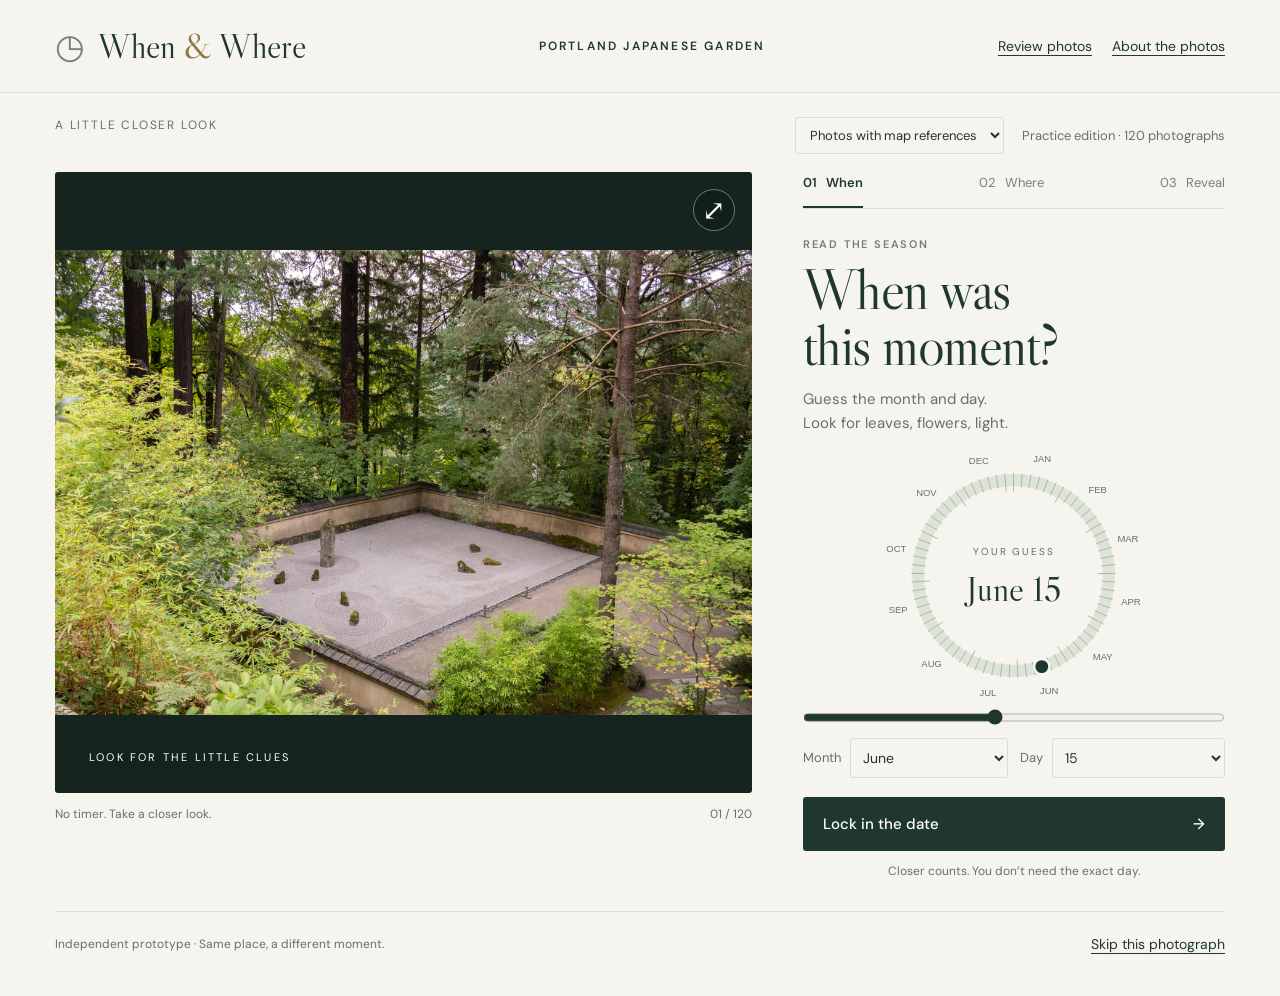
==== index.html @ 5d2efbab "Prepare reviewed Garden photo game for sharing" ====
<!doctype html>
<html lang="en">
<head>
  <meta charset="utf-8"><meta name="viewport" content="width=device-width,initial-scale=1">
  <meta name="description" content="Look closely at Portland Japanese Garden. Guess the day of the year and the garden in a photograph.">
  <title>When & Where · A Garden Game</title>
  <link rel="icon" href="data:image/svg+xml,%3Csvg xmlns='http://www.w3.org/2000/svg' viewBox='0 0 32 32'%3E%3Crect width='32' height='32' rx='16' fill='%231c3831'/%3E%3Ccircle cx='16' cy='16' r='10' fill='none' stroke='%23e8bd71' stroke-width='2'/%3E%3Cpath d='M16 8v8l6 4' fill='none' stroke='%23fff' stroke-width='2'/%3E%3C/svg%3E">
  <link rel="stylesheet" href="style.css"><script src="data.js" defer></script><script src="map-data.js" defer></script><script src="map.js" defer></script><script src="review-defaults.js" defer></script><script src="review-store.js" defer></script><script src="game.js" defer></script>
</head>
<body>
  <header class="masthead"><a class="wordmark" href="index.html" aria-label="When and Where home"><span class="logo" aria-hidden="true">◷</span> When <i>&</i> Where</a><span class="institution">PORTLAND JAPANESE GARDEN</span><div class="header-links"><a class="text-button" href="review.html">Review photos</a><button id="aboutButton" class="text-button">About the photos</button></div></header>
  <main>
    <div class="roundbar"><span class="edition">A LITTLE CLOSER LOOK</span><div class="round-controls"><label class="sr-only" for="roundSet">Photo collection</label><select id="roundSet"><option value="map">Photos with map references</option><option value="all">All date-ready photos</option></select><span id="counter">Practice edition</span></div></div>
    <section class="game-layout" aria-label="Garden photo game">
      <div class="photo-column"><div class="photo-frame"><img id="photo" alt="Garden photograph for this round" decoding="async"><div id="imageFailure" class="image-failure" hidden>This photograph couldn’t load. Try the next photo.</div><button id="enlarge" class="photo-expand" aria-label="Enlarge photograph">⤢</button><span class="image-label" id="imageLabel">LOOK FOR THE LITTLE CLUES</span></div><div class="photo-foot"><span>No timer. Take a closer look.</span><span id="photoNumber"></span></div></div>
      <div class="play-panel"><nav class="steps" aria-label="Round progress"><span id="step1" class="active">01 &nbsp; When</span><span id="step2">02 &nbsp; Where</span><span id="step3">03 &nbsp; Reveal</span></nav>
        <section id="whenPanel"><p class="eyebrow">READ THE SEASON</p><h1>When was <br>this moment?</h1><p class="instruction">Guess the month and day. <br>Look for leaves, flowers, light.</p>
          <div class="calendar-wrap"><svg id="calendar" viewBox="0 0 320 320" role="img" aria-label="Circular calendar, January through December"></svg><div class="date-center"><span>YOUR GUESS</span><output id="dateDisplay">June 15</output></div></div>
          <label class="sr-only" for="dateSlider">Day of year</label><input id="dateSlider" class="date-slider" type="range" min="1" max="365" value="166" aria-valuetext="June 15">
          <div class="date-fields"><label>Month<select id="monthSelect" aria-label="Guess month"></select></label><label>Day<select id="daySelect" aria-label="Guess day"></select></label></div>
          <button id="lockWhen" class="primary">Lock in the date <span aria-hidden="true">→</span></button><p class="helper">Closer counts. You don’t need the exact day.</p>
        </section>
        <section id="wherePanel" hidden><p class="eyebrow">FIND THE PLACE</p><h1>Where in <br>the Garden?</h1><p class="instruction"><span id="pinPrompt">Drop a pin on the main landmark shown.</span></p><div class="locked-date" id="lockedDate"></div><div id="guessMap" class="map-box"></div><p class="map-hint" id="mapHint">Click to place a pin. Zoom for a closer look.</p><button class="primary" id="reveal" disabled>Reveal this moment <span aria-hidden="true">→</span></button><button class="skip text-button" id="skipWhere">I’m new here — skip the location</button></section>
        <section id="resultPanel" hidden aria-live="polite"><p class="eyebrow">THE MOMENT REVEALED</p><h1 id="resultHeading"></h1><div class="result-date" id="actualDate"></div><p class="guess-line" id="guessLine"></p><div class="result-location"><span>THE PLACE</span><strong id="actualPlace"></strong><p id="placeResult"></p></div><div id="resultMap" class="map-box result-map"></div><div class="map-legend" id="mapLegend"><span class="guess-key">Your pin</span><span class="answer-key">Reference</span></div><p id="mapEvidence" class="map-hint"></p><p class="reveal-note" id="revealNote"></p><div class="source-credit" id="sourceCredit"></div><button id="nextPhoto" class="primary">Try another photograph <span aria-hidden="true">→</span></button></section>
      </div>
    </section>
    <footer><span>Independent prototype · Same place, a different moment.</span><button class="text-button" id="skipPhoto">Skip this photograph</button></footer>
  </main>
  <dialog id="aboutDialog"><button class="close-button" id="closeAbout" aria-label="Close photo information">×</button><p class="eyebrow">THE PHOTO COLLECTION</p><h2>Can the archive<br>become a game?</h2><p>This prototype uses existing photographs with source records. It asks for a month and day, never a year. “Where” asks for the main landmark shown. Map rounds use mapped landmark coordinates or pins you approve in the review desk. Distances are approximate: source coordinates and the basemap are not surveyed ground truth.</p><div class="audit-stats" id="auditStats"></div><p id="auditText"></p><p>Photos with only a posting date are excluded. Capture dates come from explicit Garden captions, camera metadata, or photographer-supplied “taken on” dates.</p><label class="collection-option"><input type="checkbox" id="licensedOnly"> Use only openly licensed photographs</label><p class="small">This switches to the Creative Commons collection. Attribution and license links appear with each answer. Camera dates are documented source claims, not independently audited timestamps.</p><p>Images remain credited to their photographers. Public availability does not establish permission for a public game. This is an independent feasibility prototype, not an official Garden product.</p><p><a href="review.html">Review dates and place landmark pins</a></p><label class="secondary import-label">Import your reviewed pins &amp; dates<input type="file" id="importGameReviews" accept=".json,application/json"></label><p class="small" id="gameImportStatus">Your September 18 reviews are included automatically. For later changes made in local files, export from the review desk and import here to transfer them reliably.</p><a href="sources.json" target="_blank" rel="noopener">View photo source records</a></dialog>
  <dialog id="photoDialog" class="lightbox"><button id="closePhoto" class="close-button" aria-label="Close enlarged photograph">×</button><img id="largePhoto" alt="Enlarged photograph for the current round"></dialog>
</body>
</html>
---- style.css ----
@import url('https://fonts.googleapis.com/css2?family=DM+Sans:wght@400;500;600;700&family=Libre+Caslon+Display&display=swap');
:root{--ink:#20372f;--muted:#657168;--paper:#f5f4ee;--line:#d9ddd2;--accent:#d8ac62;--dark:#142820;font-family:'DM Sans',Arial,sans-serif;color:var(--ink);background:var(--paper);font-synthesis:none}*{box-sizing:border-box}body{margin:0}button,select,input{font:inherit}button,a,input,select{-webkit-tap-highlight-color:transparent}button{cursor:pointer}button:focus-visible,a:focus-visible,input:focus-visible,select:focus-visible{outline:3px solid #b77922;outline-offset:4px}button:disabled{cursor:not-allowed;opacity:.45}a{color:inherit}button{border:0}button[hidden],[hidden]{display:none!important}.masthead{display:flex;align-items:center;justify-content:space-between;gap:24px;padding:25px 4.3%;border-bottom:1px solid var(--line)}.wordmark{text-decoration:none;font-family:'Libre Caslon Display',Georgia,serif;font-size:34px;white-space:nowrap}.wordmark i{color:#907744}.logo{font-family:Georgia,serif;color:#708575;margin-right:6px}.institution{font-size:12px;letter-spacing:2.2px;font-weight:600}.text-button{background:none;color:var(--ink);padding:8px 0;font-size:14px;text-decoration:underline;text-underline-offset:4px}main{max-width:1600px;margin:auto;padding:0 4.3%}.roundbar{display:flex;justify-content:space-between;padding:24px 0 18px;color:var(--muted);font-size:13px}.edition{letter-spacing:1.8px;font-size:12px}.game-layout{display:grid;grid-template-columns:minmax(0,1.65fr) minmax(320px,1fr);gap:clamp(28px,4vw,68px)}.photo-column{min-width:0}.photo-frame{height:min(69vh,740px);min-height:510px;position:relative;background:#15241f;display:flex;align-items:center;justify-content:center;overflow:hidden;border-radius:3px}.photo-frame>img{display:block;width:100%;height:100%;object-fit:contain;transition:opacity .2s}.photo-expand{position:absolute;right:17px;top:17px;background:rgba(15,31,24,.7);color:white;width:42px;height:42px;font-size:28px;border:1px solid #ffffff60;border-radius:50%}.image-label{position:absolute;left:22px;bottom:21px;font-size:11px;letter-spacing:2.2px;color:white;background:#13231ebf;padding:8px 12px}.photo-foot{display:flex;justify-content:space-between;font-size:12px;color:var(--muted);padding:13px 0}.play-panel{max-width:430px;padding-top:2px;width:100%}.steps{display:flex;justify-content:space-between;gap:12px;border-bottom:1px solid var(--line);font-size:13px;margin-bottom:28px;color:#778179}.steps span{padding:0 0 15px;border-bottom:2px solid transparent;white-space:nowrap}.steps .active{color:var(--ink);border-color:var(--ink);font-weight:600}.steps .done{color:#658266}.eyebrow{font-size:11px;font-weight:600;letter-spacing:1.8px;color:#718071;margin:0 0 11px}h1,h2{font-family:'Libre Caslon Display',Georgia,serif;font-weight:400;margin:0;line-height:.99;letter-spacing:-1.5px}h1{font-size:clamp(44px,4.4vw,68px)}h2{font-size:48px;margin-bottom:25px}.instruction{font-size:15px;line-height:1.55;color:var(--muted);margin:15px 0 0}.calendar-wrap{position:relative;max-width:275px;margin:3px auto -9px;aspect-ratio:1}.calendar-wrap svg{width:100%;height:100%;touch-action:none;cursor:crosshair}.date-center{position:absolute;inset:0;pointer-events:none;display:flex;align-items:center;justify-content:center;flex-direction:column;gap:9px}.date-center span{font-size:10px;letter-spacing:1.8px;color:var(--muted)}.date-center output{font-family:'Libre Caslon Display',Georgia,serif;font-size:35px}.date-slider{width:100%;accent-color:var(--ink);height:17px;margin:0 0 12px}.date-fields{display:flex;gap:12px;margin-bottom:19px}.date-fields label{display:flex;align-items:center;gap:9px;flex:1;color:var(--muted);font-size:13px}.date-fields select{width:100%;padding:9px 8px;border:1px solid var(--line);background:transparent;border-radius:3px;color:var(--ink);font-size:14px}.primary{width:100%;display:flex;justify-content:space-between;align-items:center;gap:12px;background:var(--ink);color:white;padding:17px 20px;border-radius:3px;font-size:15px;font-weight:500;transition:background .2s}.primary:hover{background:#355846}.helper{font-size:12px;text-align:center;color:var(--muted);margin:12px 0}.locked-date{font-size:14px;border-left:2px solid var(--accent);padding:11px 14px;margin:25px 0;color:var(--muted)}fieldset{padding:0;margin:0 0 24px;border:0;display:grid;gap:10px}.location-choice{display:flex;align-items:center;gap:12px;padding:16px;border:1px solid var(--line);border-radius:3px;cursor:pointer;font-size:15px;background:#ffffff35}.location-choice:has(input:checked){background:#e4eade;border-color:#526c55}.location-choice input{accent-color:var(--ink);width:16px;height:16px}.skip{display:block;margin:12px auto}.result-date{font-family:'Libre Caslon Display',Georgia,serif;font-size:42px;margin-top:27px}.guess-line{color:var(--muted);font-size:14px;line-height:1.6;margin:6px 0 25px}.result-location{border-top:1px solid var(--line);border-bottom:1px solid var(--line);padding:18px 0}.result-location>span{display:block;font-size:11px;letter-spacing:1.6px;color:var(--muted);margin-bottom:9px}.result-location strong{font-weight:500;font-size:20px}.result-location p{font-size:14px;color:var(--muted);margin:7px 0 0}.reveal-note{font-size:15px;line-height:1.6;margin:20px 0}.source-credit{font-size:12px;line-height:1.6;color:var(--muted);margin:0 0 22px}.source-credit a{display:inline-block;margin-right:12px}.source-credit .confidence{display:block;margin-top:7px}.source-credit a:hover{text-decoration:none}footer{border-top:1px solid var(--line);display:flex;justify-content:space-between;align-items:center;gap:15px;margin:20px 0;padding:15px 0;font-size:12px;color:var(--muted)}dialog{border:0;border-radius:8px;background:var(--paper);color:var(--ink);max-width:620px;width:calc(100% - 32px);max-height:90vh;padding:40px;box-shadow:0 16px 100px #0005}dialog::backdrop{background:#102219ad;backdrop-filter:blur(5px)}dialog p{font-size:16px;line-height:1.6}dialog .small{font-size:13px;color:var(--muted)}.close-button{position:absolute;top:12px;right:16px;font-size:28px;background:transparent;color:inherit;padding:6px 10px}.audit-stats{display:flex;gap:20px;margin:24px 0}.audit-stats>div{flex:1;border-top:1px solid var(--line);padding-top:12px;font-size:12px}.audit-stats strong{display:block;font-family:Georgia,serif;font-size:30px;font-weight:400;margin-bottom:6px}.collection-option{display:flex;gap:12px;align-items:flex-start;font-size:15px;line-height:1.5}.collection-option input{margin-top:4px;accent-color:var(--ink)}.lightbox{padding:0;background:#10201b;width:max-content;max-width:95vw;overflow:hidden;color:white}.lightbox img{display:block;max-width:94vw;max-height:90vh;object-fit:contain}.lightbox .close-button{background:#12291dbc;border-radius:50%}.image-failure{position:absolute;background:var(--ink);color:white;padding:35px;line-height:1.6}.sr-only{position:absolute;width:1px;height:1px;padding:0;margin:-1px;overflow:hidden;clip:rect(0,0,0,0);white-space:nowrap;border:0}
@media(min-width:1450px){.calendar-wrap{max-width:300px;margin-top:12px;margin-bottom:0}.play-panel{max-width:450px}.steps{margin-bottom:38px}}
@media(max-width:900px){.institution{display:none}.game-layout{grid-template-columns:minmax(0,1.3fr) minmax(300px,1fr);gap:27px}.photo-frame{min-height:530px;height:70vh}main{padding:0 24px}.masthead{padding:22px 24px}h1{font-size:49px}.calendar-wrap{max-width:248px}}
@media(max-width:900px){.masthead{padding:17px 20px}.wordmark{font-size:28px}.masthead .text-button{font-size:12px}main{padding:0 20px}.roundbar{padding:18px 0 13px;font-size:11px}.edition{font-size:10px;letter-spacing:1.1px}.game-layout{grid-template-columns:1fr;gap:18px}.photo-frame{height:auto;aspect-ratio:3/2;min-height:0;max-height:580px}.photo-frame>img{height:100%;position:absolute;inset:0}.photo-foot{padding:10px 0;font-size:11px}.play-panel{max-width:none}.steps{margin-bottom:22px}.steps span{padding-bottom:13px}h1{font-size:48px}h1 br{display:none}.instruction{font-size:15px}.instruction br{display:none}.calendar-wrap{max-width:275px;margin:0 auto -4px}.date-slider{margin-top:0}.image-label{font-size:9px;left:12px;bottom:12px;padding:7px}.date-fields{gap:24px}.result-date{margin-top:20px}footer{align-items:flex-start;font-size:11px;line-height:1.7}footer .text-button{font-size:12px;white-space:nowrap}dialog{padding:32px 23px}.audit-stats{gap:12px}.photo-expand{right:12px;top:12px;width:36px;height:36px;font-size:24px}}
@media(prefers-reduced-motion:reduce){*{transition:none!important;scroll-behavior:auto!important}}
/* Geographic map and catalog review */
.header-links{display:flex;gap:20px;align-items:center}.round-controls{display:flex;align-items:center;gap:18px}.round-controls select{padding:8px 10px;background:transparent;border:1px solid var(--line);border-radius:3px;font-size:13px;color:var(--ink)}.map-box{position:relative;background:#e5ebdd;border:1px solid #c8d2bf;border-radius:4px;overflow:hidden;aspect-ratio:1.08;margin:16px 0 10px;isolation:isolate}.garden-basemap{width:100%;height:100%;display:block;touch-action:none;cursor:crosshair}.map-land{fill:#dce7d1;stroke:none}.map-garden{fill:#dce7cc;stroke:#95aa81;stroke-width:.7}.map-building{fill:#849388;stroke:#526a59;stroke-width:.5}.map-water{fill:#a9c9cc;stroke:#7aadb4;stroke-width:.6}.map-path{fill:none;stroke:#fcfbf4;stroke-width:2.5;stroke-linecap:round;stroke-linejoin:round}.map-fence{fill:none;stroke:#a4ae91;stroke-width:.6;stroke-dasharray:2 1}.map-label{font-family:'DM Sans',Arial,sans-serif;font-size:4px;font-weight:600;text-anchor:middle;fill:#314c38;paint-order:stroke;stroke:#eff3e6;stroke-width:1.7;stroke-linejoin:round;pointer-events:none}.pin-guess{fill:#b77922;stroke:#fff;stroke-width:1.8}.pin-answer{fill:#203f2f;stroke:#fff;stroke-width:1.8}.map-tools{display:flex;flex-direction:column;position:absolute;z-index:2;top:10px;left:10px;border:1px solid #c7d1bf;box-shadow:0 2px 8px #0001;border-radius:4px;overflow:hidden}.map-tools button{background:#fffef5;color:var(--ink);font-size:22px;line-height:1;width:34px;height:34px;border-bottom:1px solid #d8decf}.map-tools button:last-child{border-bottom:0}.map-north{position:absolute;right:12px;top:13px;font-size:12px;font-weight:600;pointer-events:none}.map-attribution{position:absolute;right:3px;bottom:2px;background:#ffffffbf;padding:3px;font-size:9px;line-height:1.2}.map-scale{position:absolute;pointer-events:none;left:12px;bottom:25px;font-size:10px;line-height:1}.map-scale i{display:block;border:solid #314a33;border-width:0 1px 2px;height:5px;margin-bottom:4px}.map-hint{font-size:12px;color:var(--muted);line-height:1.6;margin:8px 0 16px}.map-legend{display:flex;gap:20px;font-size:12px;color:var(--muted)}.map-legend span::before{content:'';display:inline-block;width:9px;height:9px;border-radius:50%;margin-right:6px;background:#b77922}.map-legend .answer-key::before{background:#203f2f}.result-map{max-height:330px}.locked-date{margin:18px 0}.review-main{max-width:1480px}.review-intro{display:flex;justify-content:space-between;gap:30px;align-items:center;padding:36px 0 15px}.review-intro h1{font-size:58px}.review-intro p:not(.eyebrow){color:var(--muted);line-height:1.6}.review-transfer{display:flex;gap:12px;align-items:center;flex-wrap:wrap}.secondary{padding:11px 15px;background:transparent;border:1px solid #abb9a7;border-radius:3px;color:var(--ink);font-size:14px;cursor:pointer}.import-label{position:relative;overflow:hidden}.import-label input{position:absolute;inset:0;opacity:0;cursor:pointer;width:100%}.review-status{padding:13px 16px;background:#e8edde;border-left:3px solid #74906c;font-size:14px;line-height:1.6}.review-toolbar{display:flex;gap:12px;align-items:end;margin:25px 0}.review-toolbar label,.review-field,.review-date label{display:flex;flex-direction:column;gap:7px;font-size:13px;color:var(--muted)}.review-toolbar select,.review-field input,.review-field textarea,.review-date input,.review-date select{padding:11px 12px;border:1px solid var(--line);background:white;color:var(--ink);border-radius:3px;font:inherit;font-size:15px;min-width:0}.photo-picker{flex:1;min-width:0}.review-toolbar label:first-child{max-width:230px}.review-grid{display:grid;grid-template-columns:minmax(0,1.12fr) minmax(0,1fr);gap:38px}.review-image{background:#15241f;border-radius:4px;height:500px;display:flex;align-items:center;justify-content:center}.review-image img{width:100%;height:100%;object-fit:contain}.review-grid .source-credit{margin:12px 0 25px}.review-map-heading{display:flex;justify-content:space-between;gap:18px;align-items:center}.review-map-heading h2{font-size:31px;margin:0;letter-spacing:-.5px}.review-map-heading span{font-size:12px;line-height:1.5;color:var(--muted);max-width:150px}.review-grid .map-box{margin-top:15px}.review-evidence{font-size:14px;line-height:1.6;color:var(--muted)}.review-evidence p{overflow-wrap:anywhere}.review-evidence strong{color:var(--ink)}details summary{font-size:16px;cursor:pointer;padding:10px 0}.review-date{display:grid;grid-template-columns:1fr 1fr;gap:16px;margin:15px 0}.review-field{margin:15px 0}.review-check{display:flex;gap:10px;align-items:center;font-size:14px;margin:14px 0;line-height:1.5}.review-check input{width:17px;height:17px;accent-color:var(--ink)}.review-actions{display:flex;align-items:center;gap:22px;margin-top:22px}.review-actions .primary{width:auto;flex:1}.review-actions .text-button{white-space:nowrap}
@media(max-width:900px){.header-links{gap:14px}.roundbar{align-items:center;gap:10px}.round-controls{flex-direction:column;align-items:flex-end;gap:7px}.round-controls select{font-size:12px;max-width:210px}.review-grid{grid-template-columns:1fr}.review-intro{align-items:flex-start;flex-direction:column;gap:8px}.review-intro h1{font-size:48px}.review-toolbar{flex-wrap:wrap}.review-toolbar label:first-child{width:100%;max-width:none}.review-image{height:42vh;min-height:280px}.review-grid{gap:20px}.review-grid .map-box{max-height:none}.masthead{gap:12px}.header-links .text-button{font-size:11px}.wordmark{font-size:25px}.review-map-heading h2{font-size:29px}}
@media(max-width:600px){.masthead{flex-wrap:wrap}.header-links{margin-left:auto}.review-transfer{width:100%}.review-transfer .secondary{font-size:13px}}
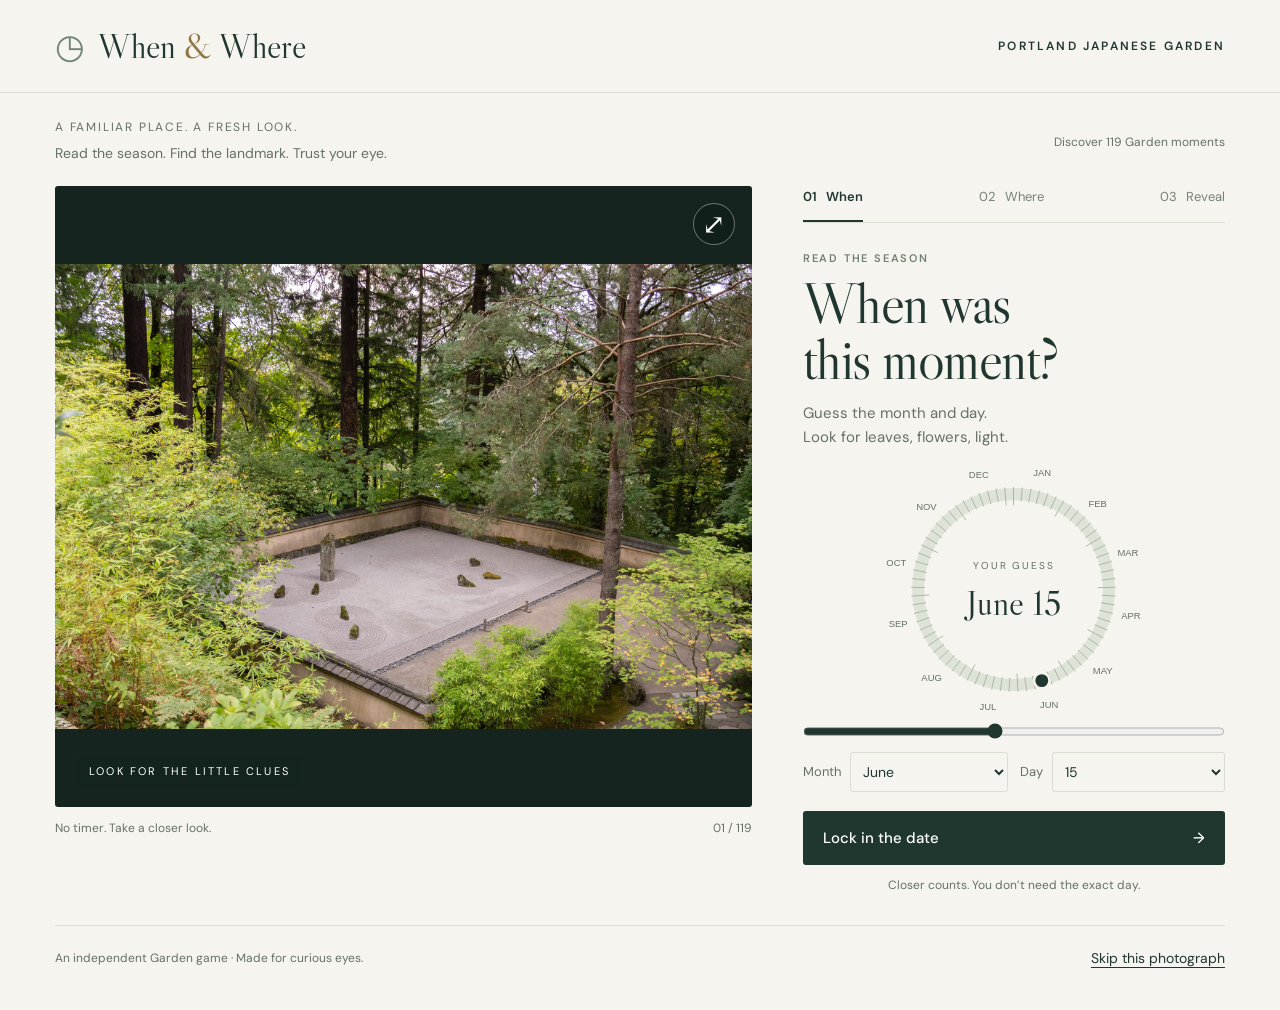
==== commit d2058a0b: "Simplify the public game around reviewed photo rounds" ====
--- a/index.html
+++ b/index.html
@@ -2,15 +2,15 @@
 <html lang="en">
 <head>
   <meta charset="utf-8"><meta name="viewport" content="width=device-width,initial-scale=1">
-  <meta name="description" content="Look closely at Portland Japanese Garden. Guess the day of the year and the garden in a photograph.">
+  <meta name="description" content="Look closely at Portland Japanese Garden. Guess the season, find the landmark, and see how well you know the Garden.">
   <title>When & Where · A Garden Game</title>
   <link rel="icon" href="data:image/svg+xml,%3Csvg xmlns='http://www.w3.org/2000/svg' viewBox='0 0 32 32'%3E%3Crect width='32' height='32' rx='16' fill='%231c3831'/%3E%3Ccircle cx='16' cy='16' r='10' fill='none' stroke='%23e8bd71' stroke-width='2'/%3E%3Cpath d='M16 8v8l6 4' fill='none' stroke='%23fff' stroke-width='2'/%3E%3C/svg%3E">
-  <link rel="stylesheet" href="style.css"><script src="data.js" defer></script><script src="map-data.js" defer></script><script src="map.js" defer></script><script src="review-defaults.js" defer></script><script src="review-store.js" defer></script><script src="game.js" defer></script>
+  <link rel="stylesheet" href="style.css"><script src="data.js" defer></script><script src="map-data.js" defer></script><script src="map.js" defer></script><script src="game.js" defer></script>
 </head>
 <body>
-  <header class="masthead"><a class="wordmark" href="index.html" aria-label="When and Where home"><span class="logo" aria-hidden="true">◷</span> When <i>&</i> Where</a><span class="institution">PORTLAND JAPANESE GARDEN</span><div class="header-links"><a class="text-button" href="review.html">Review photos</a><button id="aboutButton" class="text-button">About the photos</button></div></header>
+  <header class="masthead"><a class="wordmark" href="index.html" aria-label="When and Where home"><span class="logo" aria-hidden="true">◷</span> When <i>&</i> Where</a><span class="institution">PORTLAND JAPANESE GARDEN</span></header>
   <main>
-    <div class="roundbar"><span class="edition">A LITTLE CLOSER LOOK</span><div class="round-controls"><label class="sr-only" for="roundSet">Photo collection</label><select id="roundSet"><option value="map">Photos with map references</option><option value="all">All date-ready photos</option></select><span id="counter">Practice edition</span></div></div>
+    <div class="roundbar"><div><p class="edition">A FAMILIAR PLACE. A FRESH LOOK.</p><p class="game-intro">Read the season. Find the landmark. Trust your eye.</p></div><span id="counter">Take a closer look</span></div>
     <section class="game-layout" aria-label="Garden photo game">
       <div class="photo-column"><div class="photo-frame"><img id="photo" alt="Garden photograph for this round" decoding="async"><div id="imageFailure" class="image-failure" hidden>This photograph couldn’t load. Try the next photo.</div><button id="enlarge" class="photo-expand" aria-label="Enlarge photograph">⤢</button><span class="image-label" id="imageLabel">LOOK FOR THE LITTLE CLUES</span></div><div class="photo-foot"><span>No timer. Take a closer look.</span><span id="photoNumber"></span></div></div>
       <div class="play-panel"><nav class="steps" aria-label="Round progress"><span id="step1" class="active">01 &nbsp; When</span><span id="step2">02 &nbsp; Where</span><span id="step3">03 &nbsp; Reveal</span></nav>
@@ -20,13 +20,12 @@
           <div class="date-fields"><label>Month<select id="monthSelect" aria-label="Guess month"></select></label><label>Day<select id="daySelect" aria-label="Guess day"></select></label></div>
           <button id="lockWhen" class="primary">Lock in the date <span aria-hidden="true">→</span></button><p class="helper">Closer counts. You don’t need the exact day.</p>
         </section>
-        <section id="wherePanel" hidden><p class="eyebrow">FIND THE PLACE</p><h1>Where in <br>the Garden?</h1><p class="instruction"><span id="pinPrompt">Drop a pin on the main landmark shown.</span></p><div class="locked-date" id="lockedDate"></div><div id="guessMap" class="map-box"></div><p class="map-hint" id="mapHint">Click to place a pin. Zoom for a closer look.</p><button class="primary" id="reveal" disabled>Reveal this moment <span aria-hidden="true">→</span></button><button class="skip text-button" id="skipWhere">I’m new here — skip the location</button></section>
-        <section id="resultPanel" hidden aria-live="polite"><p class="eyebrow">THE MOMENT REVEALED</p><h1 id="resultHeading"></h1><div class="result-date" id="actualDate"></div><p class="guess-line" id="guessLine"></p><div class="result-location"><span>THE PLACE</span><strong id="actualPlace"></strong><p id="placeResult"></p></div><div id="resultMap" class="map-box result-map"></div><div class="map-legend" id="mapLegend"><span class="guess-key">Your pin</span><span class="answer-key">Reference</span></div><p id="mapEvidence" class="map-hint"></p><p class="reveal-note" id="revealNote"></p><div class="source-credit" id="sourceCredit"></div><button id="nextPhoto" class="primary">Try another photograph <span aria-hidden="true">→</span></button></section>
+        <section id="wherePanel" hidden><p class="eyebrow">FIND THE PLACE</p><h1>Where in <br>the Garden?</h1><p class="instruction"><span id="pinPrompt">Drop a pin on the main landmark shown.</span></p><div class="locked-date" id="lockedDate"></div><div id="guessMap" class="map-box"></div><p class="map-hint" id="mapHint">Click to place a pin. Zoom for a closer look.</p><button class="primary" id="reveal" disabled>Reveal this moment <span aria-hidden="true">→</span></button><button class="skip text-button" id="skipWhere">Skip the location</button></section>
+        <section id="resultPanel" hidden aria-live="polite"><p class="eyebrow">THE MOMENT REVEALED</p><h1 id="resultHeading"></h1><div class="result-date" id="actualDate"></div><p class="guess-line" id="guessLine"></p><div class="result-location"><span>THE PLACE</span><strong id="actualPlace"></strong><p id="placeResult"></p></div><div id="resultMap" class="map-box result-map"></div><div class="map-legend" id="mapLegend"><span class="guess-key">Your pin</span><span class="answer-key">The landmark</span></div><p id="mapEvidence" class="map-hint"></p><p class="reveal-note" id="revealNote"></p><div class="source-credit" id="sourceCredit"></div><button id="nextPhoto" class="primary">Try another photograph <span aria-hidden="true">→</span></button></section>
       </div>
     </section>
-    <footer><span>Independent prototype · Same place, a different moment.</span><button class="text-button" id="skipPhoto">Skip this photograph</button></footer>
+    <footer><span>An independent Garden game · Made for curious eyes.</span><button class="text-button" id="skipPhoto">Skip this photograph</button></footer>
   </main>
-  <dialog id="aboutDialog"><button class="close-button" id="closeAbout" aria-label="Close photo information">×</button><p class="eyebrow">THE PHOTO COLLECTION</p><h2>Can the archive<br>become a game?</h2><p>This prototype uses existing photographs with source records. It asks for a month and day, never a year. “Where” asks for the main landmark shown. Map rounds use mapped landmark coordinates or pins you approve in the review desk. Distances are approximate: source coordinates and the basemap are not surveyed ground truth.</p><div class="audit-stats" id="auditStats"></div><p id="auditText"></p><p>Photos with only a posting date are excluded. Capture dates come from explicit Garden captions, camera metadata, or photographer-supplied “taken on” dates.</p><label class="collection-option"><input type="checkbox" id="licensedOnly"> Use only openly licensed photographs</label><p class="small">This switches to the Creative Commons collection. Attribution and license links appear with each answer. Camera dates are documented source claims, not independently audited timestamps.</p><p>Images remain credited to their photographers. Public availability does not establish permission for a public game. This is an independent feasibility prototype, not an official Garden product.</p><p><a href="review.html">Review dates and place landmark pins</a></p><label class="secondary import-label">Import your reviewed pins &amp; dates<input type="file" id="importGameReviews" accept=".json,application/json"></label><p class="small" id="gameImportStatus">Your September 18 reviews are included automatically. For later changes made in local files, export from the review desk and import here to transfer them reliably.</p><a href="sources.json" target="_blank" rel="noopener">View photo source records</a></dialog>
   <dialog id="photoDialog" class="lightbox"><button id="closePhoto" class="close-button" aria-label="Close enlarged photograph">×</button><img id="largePhoto" alt="Enlarged photograph for the current round"></dialog>
 </body>
 </html>
--- a/style.css
+++ b/style.css
@@ -8,3 +8,8 @@
 .header-links{display:flex;gap:20px;align-items:center}.round-controls{display:flex;align-items:center;gap:18px}.round-controls select{padding:8px 10px;background:transparent;border:1px solid var(--line);border-radius:3px;font-size:13px;color:var(--ink)}.map-box{position:relative;background:#e5ebdd;border:1px solid #c8d2bf;border-radius:4px;overflow:hidden;aspect-ratio:1.08;margin:16px 0 10px;isolation:isolate}.garden-basemap{width:100%;height:100%;display:block;touch-action:none;cursor:crosshair}.map-land{fill:#dce7d1;stroke:none}.map-garden{fill:#dce7cc;stroke:#95aa81;stroke-width:.7}.map-building{fill:#849388;stroke:#526a59;stroke-width:.5}.map-water{fill:#a9c9cc;stroke:#7aadb4;stroke-width:.6}.map-path{fill:none;stroke:#fcfbf4;stroke-width:2.5;stroke-linecap:round;stroke-linejoin:round}.map-fence{fill:none;stroke:#a4ae91;stroke-width:.6;stroke-dasharray:2 1}.map-label{font-family:'DM Sans',Arial,sans-serif;font-size:4px;font-weight:600;text-anchor:middle;fill:#314c38;paint-order:stroke;stroke:#eff3e6;stroke-width:1.7;stroke-linejoin:round;pointer-events:none}.pin-guess{fill:#b77922;stroke:#fff;stroke-width:1.8}.pin-answer{fill:#203f2f;stroke:#fff;stroke-width:1.8}.map-tools{display:flex;flex-direction:column;position:absolute;z-index:2;top:10px;left:10px;border:1px solid #c7d1bf;box-shadow:0 2px 8px #0001;border-radius:4px;overflow:hidden}.map-tools button{background:#fffef5;color:var(--ink);font-size:22px;line-height:1;width:34px;height:34px;border-bottom:1px solid #d8decf}.map-tools button:last-child{border-bottom:0}.map-north{position:absolute;right:12px;top:13px;font-size:12px;font-weight:600;pointer-events:none}.map-attribution{position:absolute;right:3px;bottom:2px;background:#ffffffbf;padding:3px;font-size:9px;line-height:1.2}.map-scale{position:absolute;pointer-events:none;left:12px;bottom:25px;font-size:10px;line-height:1}.map-scale i{display:block;border:solid #314a33;border-width:0 1px 2px;height:5px;margin-bottom:4px}.map-hint{font-size:12px;color:var(--muted);line-height:1.6;margin:8px 0 16px}.map-legend{display:flex;gap:20px;font-size:12px;color:var(--muted)}.map-legend span::before{content:'';display:inline-block;width:9px;height:9px;border-radius:50%;margin-right:6px;background:#b77922}.map-legend .answer-key::before{background:#203f2f}.result-map{max-height:330px}.locked-date{margin:18px 0}.review-main{max-width:1480px}.review-intro{display:flex;justify-content:space-between;gap:30px;align-items:center;padding:36px 0 15px}.review-intro h1{font-size:58px}.review-intro p:not(.eyebrow){color:var(--muted);line-height:1.6}.review-transfer{display:flex;gap:12px;align-items:center;flex-wrap:wrap}.secondary{padding:11px 15px;background:transparent;border:1px solid #abb9a7;border-radius:3px;color:var(--ink);font-size:14px;cursor:pointer}.import-label{position:relative;overflow:hidden}.import-label input{position:absolute;inset:0;opacity:0;cursor:pointer;width:100%}.review-status{padding:13px 16px;background:#e8edde;border-left:3px solid #74906c;font-size:14px;line-height:1.6}.review-toolbar{display:flex;gap:12px;align-items:end;margin:25px 0}.review-toolbar label,.review-field,.review-date label{display:flex;flex-direction:column;gap:7px;font-size:13px;color:var(--muted)}.review-toolbar select,.review-field input,.review-field textarea,.review-date input,.review-date select{padding:11px 12px;border:1px solid var(--line);background:white;color:var(--ink);border-radius:3px;font:inherit;font-size:15px;min-width:0}.photo-picker{flex:1;min-width:0}.review-toolbar label:first-child{max-width:230px}.review-grid{display:grid;grid-template-columns:minmax(0,1.12fr) minmax(0,1fr);gap:38px}.review-image{background:#15241f;border-radius:4px;height:500px;display:flex;align-items:center;justify-content:center}.review-image img{width:100%;height:100%;object-fit:contain}.review-grid .source-credit{margin:12px 0 25px}.review-map-heading{display:flex;justify-content:space-between;gap:18px;align-items:center}.review-map-heading h2{font-size:31px;margin:0;letter-spacing:-.5px}.review-map-heading span{font-size:12px;line-height:1.5;color:var(--muted);max-width:150px}.review-grid .map-box{margin-top:15px}.review-evidence{font-size:14px;line-height:1.6;color:var(--muted)}.review-evidence p{overflow-wrap:anywhere}.review-evidence strong{color:var(--ink)}details summary{font-size:16px;cursor:pointer;padding:10px 0}.review-date{display:grid;grid-template-columns:1fr 1fr;gap:16px;margin:15px 0}.review-field{margin:15px 0}.review-check{display:flex;gap:10px;align-items:center;font-size:14px;margin:14px 0;line-height:1.5}.review-check input{width:17px;height:17px;accent-color:var(--ink)}.review-actions{display:flex;align-items:center;gap:22px;margin-top:22px}.review-actions .primary{width:auto;flex:1}.review-actions .text-button{white-space:nowrap}
 @media(max-width:900px){.header-links{gap:14px}.roundbar{align-items:center;gap:10px}.round-controls{flex-direction:column;align-items:flex-end;gap:7px}.round-controls select{font-size:12px;max-width:210px}.review-grid{grid-template-columns:1fr}.review-intro{align-items:flex-start;flex-direction:column;gap:8px}.review-intro h1{font-size:48px}.review-toolbar{flex-wrap:wrap}.review-toolbar label:first-child{width:100%;max-width:none}.review-image{height:42vh;min-height:280px}.review-grid{gap:20px}.review-grid .map-box{max-height:none}.masthead{gap:12px}.header-links .text-button{font-size:11px}.wordmark{font-size:25px}.review-map-heading h2{font-size:29px}}
 @media(max-width:600px){.masthead{flex-wrap:wrap}.header-links{margin-left:auto}.review-transfer{width:100%}.review-transfer .secondary{font-size:13px}}
+
+/* Public play: a quiet introduction and a single curated collection. */
+.roundbar{align-items:center;gap:24px;padding:26px 0 22px}.roundbar .edition{margin:0 0 8px}.game-intro{margin:0;font-size:14px;line-height:1.5;color:var(--muted)}#counter{font-size:12px;white-space:nowrap}.masthead{max-width:none}.source-credit{padding-top:12px;border-top:1px solid var(--line)}
+@media(max-width:900px){.institution{display:block;font-size:9px;letter-spacing:1.2px;max-width:140px;text-align:right;line-height:1.5}.roundbar{padding:20px 0 16px;align-items:flex-start}.game-intro{font-size:13px}#counter{display:none}.masthead{flex-wrap:nowrap}.reveal-note{font-size:14px}.photo-foot{gap:12px}}
+@media(max-width:380px){.wordmark{font-size:23px}.institution{font-size:8px;max-width:110px}.masthead{padding:17px 16px}main{padding:0 16px}}
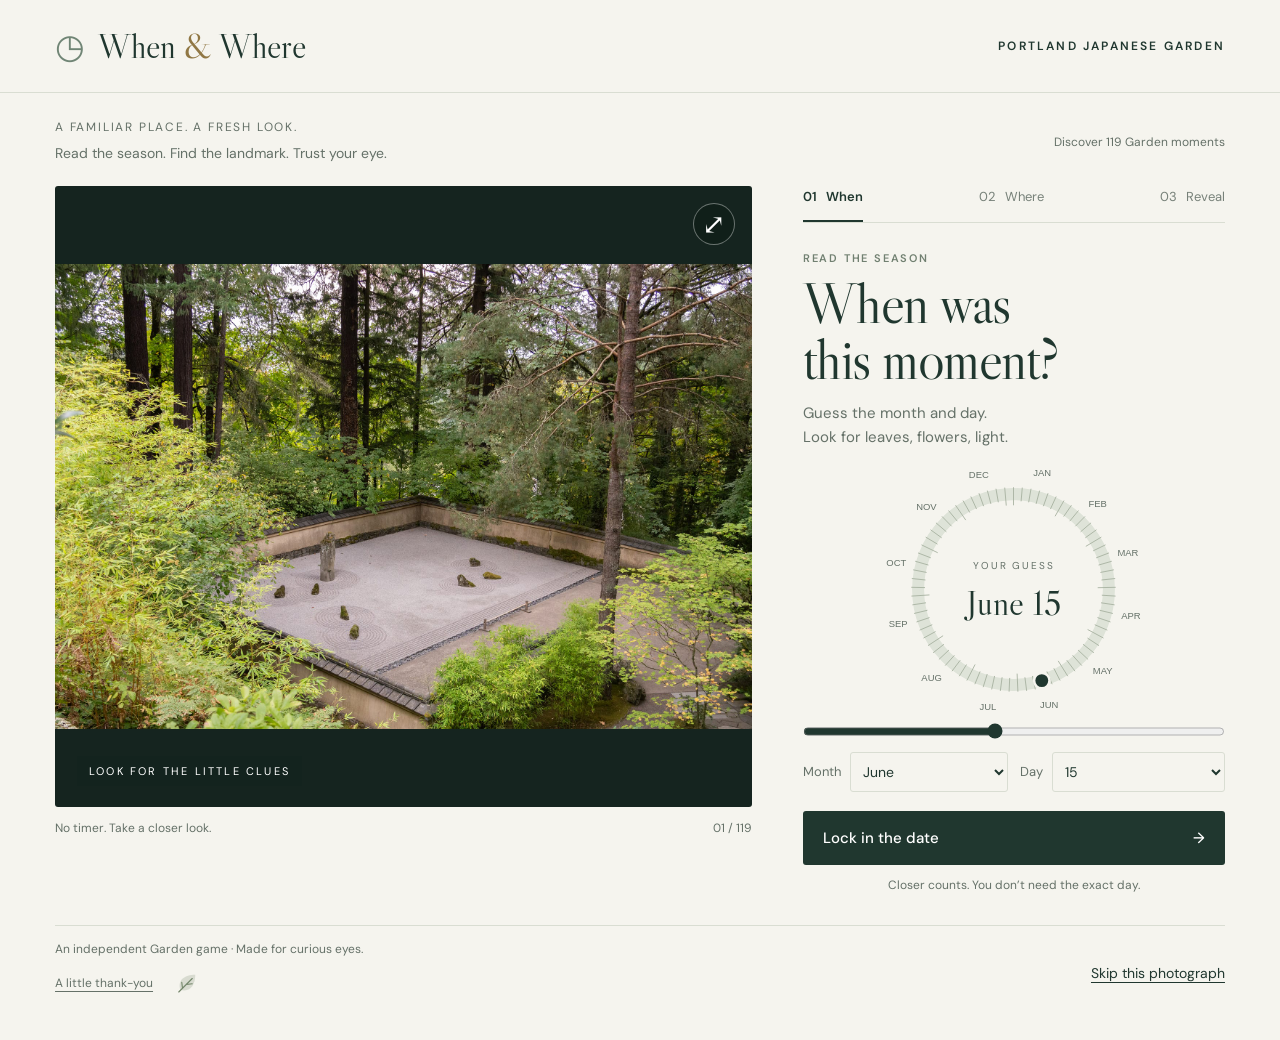
==== commit 104345e0: "Add a staff farewell note and hidden garden of thanks" ====
--- a/index.html
+++ b/index.html
@@ -5,7 +5,7 @@
   <meta name="description" content="Look closely at Portland Japanese Garden. Guess the season, find the landmark, and see how well you know the Garden.">
   <title>When & Where · A Garden Game</title>
   <link rel="icon" href="data:image/svg+xml,%3Csvg xmlns='http://www.w3.org/2000/svg' viewBox='0 0 32 32'%3E%3Crect width='32' height='32' rx='16' fill='%231c3831'/%3E%3Ccircle cx='16' cy='16' r='10' fill='none' stroke='%23e8bd71' stroke-width='2'/%3E%3Cpath d='M16 8v8l6 4' fill='none' stroke='%23fff' stroke-width='2'/%3E%3C/svg%3E">
-  <link rel="stylesheet" href="style.css"><script src="data.js" defer></script><script src="map-data.js" defer></script><script src="map.js" defer></script><script src="game.js" defer></script>
+  <link rel="stylesheet" href="style.css"><script src="data.js" defer></script><script src="map-data.js" defer></script><script src="map.js" defer></script><script src="farewell.js" defer></script><script src="game.js" defer></script>
 </head>
 <body>
   <header class="masthead"><a class="wordmark" href="index.html" aria-label="When and Where home"><span class="logo" aria-hidden="true">◷</span> When <i>&</i> Where</a><span class="institution">PORTLAND JAPANESE GARDEN</span></header>
@@ -24,8 +24,10 @@
         <section id="resultPanel" hidden aria-live="polite"><p class="eyebrow">THE MOMENT REVEALED</p><h1 id="resultHeading"></h1><div class="result-date" id="actualDate"></div><p class="guess-line" id="guessLine"></p><div class="result-location"><span>THE PLACE</span><strong id="actualPlace"></strong><p id="placeResult"></p></div><div id="resultMap" class="map-box result-map"></div><div class="map-legend" id="mapLegend"><span class="guess-key">Your pin</span><span class="answer-key">The landmark</span></div><p id="mapEvidence" class="map-hint"></p><p class="reveal-note" id="revealNote"></p><div class="source-credit" id="sourceCredit"></div><button id="nextPhoto" class="primary">Try another photograph <span aria-hidden="true">→</span></button></section>
       </div>
     </section>
-    <footer><span>An independent Garden game · Made for curious eyes.</span><button class="text-button" id="skipPhoto">Skip this photograph</button></footer>
+    <footer><div class="footer-note"><span>An independent Garden game · Made for curious eyes.</span><div class="farewell-links"><button class="text-button" id="openFarewell">A little thank-you</button><button class="hidden-leaf" id="openSecretGarden" aria-label="Look beneath this little leaf" title="There’s more than one thing to discover here"><svg width="24" height="24" viewBox="0 0 32 32" aria-hidden="true"><path d="M7 25C3 12 13 5 27 5c0 14-7 24-20 20Z" fill="currentColor" opacity=".22"/><path d="M5 28 23 10M10 23l-1-8m6 3 8-1" fill="none" stroke="currentColor" stroke-width="1.5" stroke-linecap="round"/></svg></button></div></div><button class="text-button" id="skipPhoto">Skip this photograph</button></footer>
   </main>
+  <dialog id="farewellDialog" class="keepsake" aria-labelledby="farewellTitle"><button id="closeFarewell" class="close-button" aria-label="Close thank-you note" autofocus>×</button><p class="eyebrow">A NOTE BEFORE I GO</p><h2 id="farewellTitle">Six months.<br>So much to be grateful for.</h2><p>After six months at the Garden, I wanted to leave a little something to enjoy together. This game is a thank-you for the time we’ve shared and the care you bring to this place.</p><p>A kind welcome. A patient answer. Helping someone feel at ease. The small things you do in Visitor Relations matter, even when you don’t get to see how much.</p><p>As I move on, I’ll carry a lot of appreciation for this team. I hope you keep finding moments to enjoy the Garden yourselves, and keep looking after one another.</p><p>Thank you for being part of my six months here. I’ll miss you. Stay curious, be kind to yourselves, and save a little time for another round.</p><p class="note-signoff">With gratitude, and a very fond goodbye.</p></dialog>
+  <dialog id="secretGardenDialog" class="keepsake secret-garden" aria-labelledby="secretGardenTitle"><button id="closeSecretGarden" class="close-button" aria-label="Close the hidden garden" autofocus>×</button><p class="eyebrow">YOU FOUND A LITTLE SOMETHING</p><h2 id="secretGardenTitle">The people<br>make the place.</h2><p>Some familiar names, tucked into the Garden. Thank you for being part of these six months.</p><ul class="garden-names" id="gardenNames" aria-label="A thank-you to the team"></ul><p class="note-signoff">A little piece of this game belongs to each of you.</p></dialog>
   <dialog id="photoDialog" class="lightbox"><button id="closePhoto" class="close-button" aria-label="Close enlarged photograph">×</button><img id="largePhoto" alt="Enlarged photograph for the current round"></dialog>
 </body>
 </html>
--- a/style.css
+++ b/style.css
@@ -13,3 +13,8 @@
 .roundbar{align-items:center;gap:24px;padding:26px 0 22px}.roundbar .edition{margin:0 0 8px}.game-intro{margin:0;font-size:14px;line-height:1.5;color:var(--muted)}#counter{font-size:12px;white-space:nowrap}.masthead{max-width:none}.source-credit{padding-top:12px;border-top:1px solid var(--line)}
 @media(max-width:900px){.institution{display:block;font-size:9px;letter-spacing:1.2px;max-width:140px;text-align:right;line-height:1.5}.roundbar{padding:20px 0 16px;align-items:flex-start}.game-intro{font-size:13px}#counter{display:none}.masthead{flex-wrap:nowrap}.reveal-note{font-size:14px}.photo-foot{gap:12px}}
 @media(max-width:380px){.wordmark{font-size:23px}.institution{font-size:8px;max-width:110px}.masthead{padding:17px 16px}main{padding:0 16px}}
+
+/* A farewell note and one small discovery, away from the playing controls. */
+.footer-note{display:flex;flex-direction:column;gap:4px}.farewell-links{display:flex;align-items:center;gap:12px}.farewell-links .text-button{font-size:12px;color:var(--muted)}.hidden-leaf{display:grid;place-items:center;width:44px;height:44px;padding:8px;border-radius:50%;background:transparent;color:#73866a;transition:color .2s,transform .2s}.hidden-leaf:hover{color:var(--ink);transform:rotate(-12deg)}.keepsake{max-width:650px;padding:44px 42px 30px;border:1px solid #d3dacb;background:linear-gradient(140deg,#faf9f1,var(--paper))}.keepsake h2{font-size:46px;line-height:1.05;margin:0 0 24px}.keepsake p{font-size:15px;line-height:1.75;color:var(--muted)}.keepsake .eyebrow{font-size:10px;color:#708368;letter-spacing:1.6px;margin-bottom:14px}.keepsake .note-signoff{font-family:'Libre Caslon Display',Georgia,serif;color:var(--ink);font-size:23px;line-height:1.3;border-top:1px solid var(--line);margin:24px 0 0;padding-top:20px}.garden-names{list-style:none;display:grid;grid-template-columns:repeat(4,minmax(0,1fr));gap:9px;padding:0;margin:24px 0}.garden-names li{padding:11px 6px;background:#e9eee0;border:1px solid #dce4d2;border-radius:18px 4px 18px 4px;text-align:center;font-size:13px;line-height:1.4;color:#35513b;overflow-wrap:anywhere}.garden-names li:nth-child(3n){background:#f1eddf;border-color:#e4decc}.reveal-note{border-left:2px solid var(--accent);padding-left:15px;color:var(--ink)}
+@media(max-width:600px){.keepsake{padding:40px 24px 26px}.keepsake h2{font-size:38px}.keepsake p{font-size:14px}.garden-names{grid-template-columns:repeat(3,minmax(0,1fr));gap:7px}.garden-names li{font-size:12px;padding:10px 4px}.keepsake .note-signoff{font-size:22px}footer{gap:12px}.footer-note>span{max-width:220px}}
+@media(prefers-reduced-motion:reduce){.hidden-leaf:hover{transform:none}}
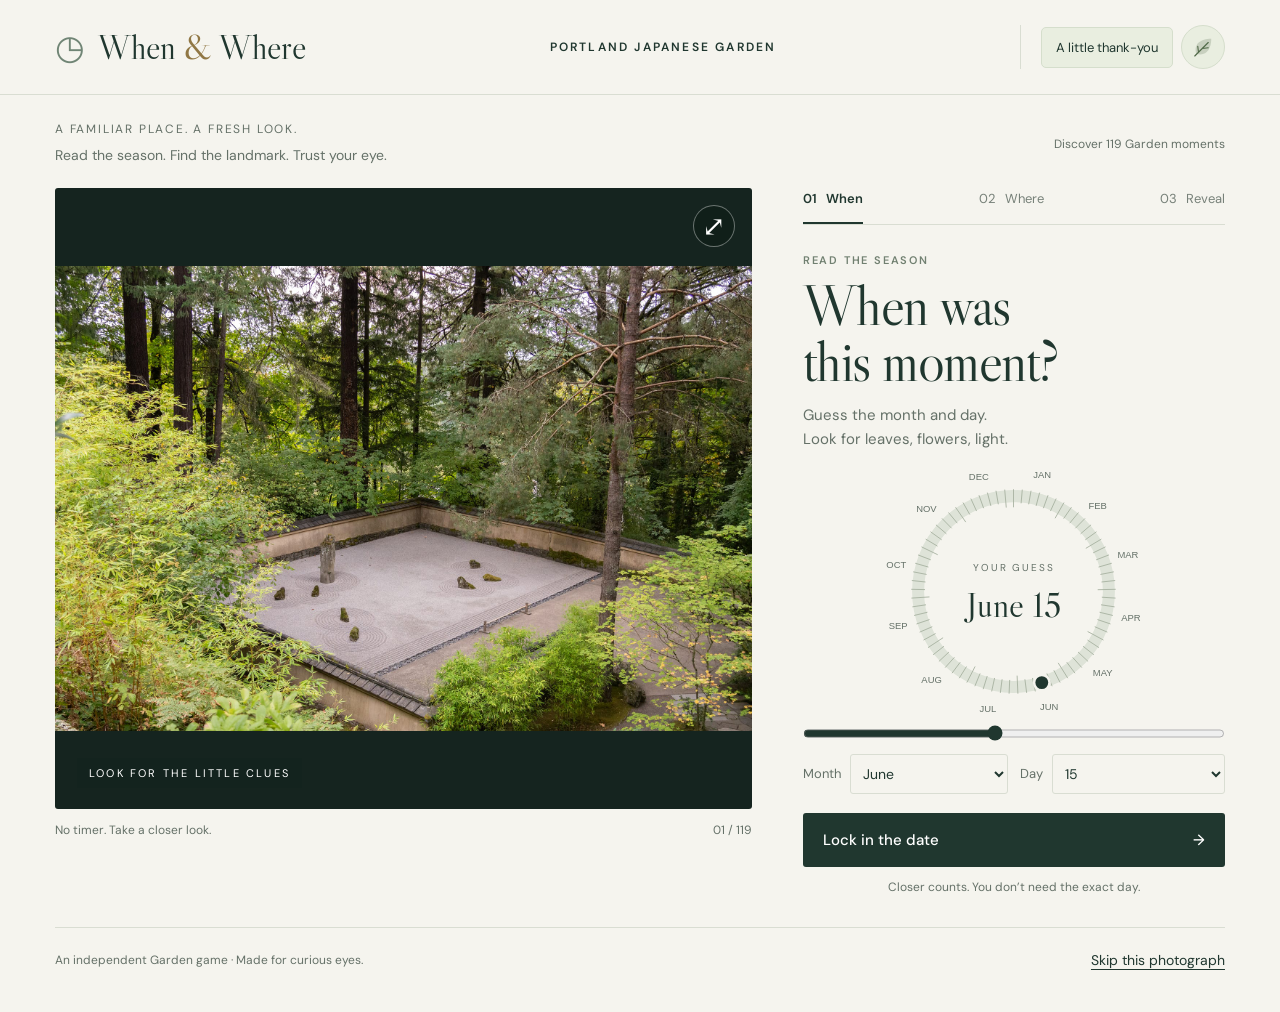
==== commit 15e5bbdf: "Apply annotated path corrections and simplify the farewell note" ====
--- a/index.html
+++ b/index.html
@@ -5,10 +5,10 @@
   <meta name="description" content="Look closely at Portland Japanese Garden. Guess the season, find the landmark, and see how well you know the Garden.">
   <title>When & Where · A Garden Game</title>
   <link rel="icon" href="data:image/svg+xml,%3Csvg xmlns='http://www.w3.org/2000/svg' viewBox='0 0 32 32'%3E%3Crect width='32' height='32' rx='16' fill='%231c3831'/%3E%3Ccircle cx='16' cy='16' r='10' fill='none' stroke='%23e8bd71' stroke-width='2'/%3E%3Cpath d='M16 8v8l6 4' fill='none' stroke='%23fff' stroke-width='2'/%3E%3C/svg%3E">
-  <link rel="stylesheet" href="style.css"><script src="data.js" defer></script><script src="map-data.js" defer></script><script src="map.js" defer></script><script src="farewell.js" defer></script><script src="game.js" defer></script>
+  <link rel="stylesheet" href="style.css"><script src="data.js" defer></script><script src="map-data.js" defer></script><script src="map-adjustments.js" defer></script><script src="map.js" defer></script><script src="farewell.js" defer></script><script src="game.js" defer></script>
 </head>
 <body>
-  <header class="masthead"><a class="wordmark" href="index.html" aria-label="When and Where home"><span class="logo" aria-hidden="true">◷</span> When <i>&</i> Where</a><span class="institution">PORTLAND JAPANESE GARDEN</span></header>
+  <header class="masthead"><a class="wordmark" href="index.html" aria-label="When and Where home"><span class="logo" aria-hidden="true">◷</span> When <i>&</i> Where</a><span class="institution">PORTLAND JAPANESE GARDEN</span><div class="farewell-links"><button class="text-button" id="openFarewell">A little thank-you</button><button class="hidden-leaf" id="openSecretGarden" aria-label="Look beneath this little leaf" title="There’s more than one thing to discover here"><svg width="24" height="24" viewBox="0 0 32 32" aria-hidden="true"><path d="M7 25C3 12 13 5 27 5c0 14-7 24-20 20Z" fill="currentColor" opacity=".22"/><path d="M5 28 23 10M10 23l-1-8m6 3 8-1" fill="none" stroke="currentColor" stroke-width="1.5" stroke-linecap="round"/></svg></button></div></header>
   <main>
     <div class="roundbar"><div><p class="edition">A FAMILIAR PLACE. A FRESH LOOK.</p><p class="game-intro">Read the season. Find the landmark. Trust your eye.</p></div><span id="counter">Take a closer look</span></div>
     <section class="game-layout" aria-label="Garden photo game">
@@ -24,10 +24,10 @@
         <section id="resultPanel" hidden aria-live="polite"><p class="eyebrow">THE MOMENT REVEALED</p><h1 id="resultHeading"></h1><div class="result-date" id="actualDate"></div><p class="guess-line" id="guessLine"></p><div class="result-location"><span>THE PLACE</span><strong id="actualPlace"></strong><p id="placeResult"></p></div><div id="resultMap" class="map-box result-map"></div><div class="map-legend" id="mapLegend"><span class="guess-key">Your pin</span><span class="answer-key">The landmark</span></div><p id="mapEvidence" class="map-hint"></p><p class="reveal-note" id="revealNote"></p><div class="source-credit" id="sourceCredit"></div><button id="nextPhoto" class="primary">Try another photograph <span aria-hidden="true">→</span></button></section>
       </div>
     </section>
-    <footer><div class="footer-note"><span>An independent Garden game · Made for curious eyes.</span><div class="farewell-links"><button class="text-button" id="openFarewell">A little thank-you</button><button class="hidden-leaf" id="openSecretGarden" aria-label="Look beneath this little leaf" title="There’s more than one thing to discover here"><svg width="24" height="24" viewBox="0 0 32 32" aria-hidden="true"><path d="M7 25C3 12 13 5 27 5c0 14-7 24-20 20Z" fill="currentColor" opacity=".22"/><path d="M5 28 23 10M10 23l-1-8m6 3 8-1" fill="none" stroke="currentColor" stroke-width="1.5" stroke-linecap="round"/></svg></button></div></div><button class="text-button" id="skipPhoto">Skip this photograph</button></footer>
+    <footer><span>An independent Garden game · Made for curious eyes.</span><button class="text-button" id="skipPhoto">Skip this photograph</button></footer>
   </main>
-  <dialog id="farewellDialog" class="keepsake" aria-labelledby="farewellTitle"><button id="closeFarewell" class="close-button" aria-label="Close thank-you note" autofocus>×</button><p class="eyebrow">A NOTE BEFORE I GO</p><h2 id="farewellTitle">Six months.<br>So much to be grateful for.</h2><p>After six months at the Garden, I wanted to leave a little something to enjoy together. This game is a thank-you for the time we’ve shared and the care you bring to this place.</p><p>A kind welcome. A patient answer. Helping someone feel at ease. The small things you do in Visitor Relations matter, even when you don’t get to see how much.</p><p>As I move on, I’ll carry a lot of appreciation for this team. I hope you keep finding moments to enjoy the Garden yourselves, and keep looking after one another.</p><p>Thank you for being part of my six months here. I’ll miss you. Stay curious, be kind to yourselves, and save a little time for another round.</p><p class="note-signoff">With gratitude, and a very fond goodbye.</p></dialog>
-  <dialog id="secretGardenDialog" class="keepsake secret-garden" aria-labelledby="secretGardenTitle"><button id="closeSecretGarden" class="close-button" aria-label="Close the hidden garden" autofocus>×</button><p class="eyebrow">YOU FOUND A LITTLE SOMETHING</p><h2 id="secretGardenTitle">The people<br>make the place.</h2><p>Some familiar names, tucked into the Garden. Thank you for being part of these six months.</p><ul class="garden-names" id="gardenNames" aria-label="A thank-you to the team"></ul><p class="note-signoff">A little piece of this game belongs to each of you.</p></dialog>
+  <dialog id="farewellDialog" class="keepsake" aria-labelledby="farewellTitle"><button id="closeFarewell" class="close-button" aria-label="Close thank-you note" autofocus>×</button><p class="eyebrow">A NOTE BEFORE I GO</p><h2 id="farewellTitle">Thanks for a great six months!</h2><p>I’m really glad I got to work with you all these past six months. I’ll miss being part of the team.</p><p>I made this as a little goodbye gift. Hopefully it’s a fun excuse to take a break, compare guesses, and find out who really knows the Garden.</p><p>Keep looking out for each other, and don’t forget to enjoy the place yourselves. Thanks for everything!</p></dialog>
+  <dialog id="secretGardenDialog" class="keepsake secret-garden" aria-labelledby="secretGardenTitle"><button id="closeSecretGarden" class="close-button" aria-label="Close the hidden garden" autofocus>×</button><p class="eyebrow">YOU FOUND A LITTLE SOMETHING</p><h2 id="secretGardenTitle">The people<br>make the place.</h2><p>Some familiar names, tucked into the Garden. Thank you for being part of these six months.</p><ul class="garden-names" id="gardenNames" aria-label="A thank-you to the team"></ul></dialog>
   <dialog id="photoDialog" class="lightbox"><button id="closePhoto" class="close-button" aria-label="Close enlarged photograph">×</button><img id="largePhoto" alt="Enlarged photograph for the current round"></dialog>
 </body>
 </html>
--- a/style.css
+++ b/style.css
@@ -18,3 +18,8 @@
 .footer-note{display:flex;flex-direction:column;gap:4px}.farewell-links{display:flex;align-items:center;gap:12px}.farewell-links .text-button{font-size:12px;color:var(--muted)}.hidden-leaf{display:grid;place-items:center;width:44px;height:44px;padding:8px;border-radius:50%;background:transparent;color:#73866a;transition:color .2s,transform .2s}.hidden-leaf:hover{color:var(--ink);transform:rotate(-12deg)}.keepsake{max-width:650px;padding:44px 42px 30px;border:1px solid #d3dacb;background:linear-gradient(140deg,#faf9f1,var(--paper))}.keepsake h2{font-size:46px;line-height:1.05;margin:0 0 24px}.keepsake p{font-size:15px;line-height:1.75;color:var(--muted)}.keepsake .eyebrow{font-size:10px;color:#708368;letter-spacing:1.6px;margin-bottom:14px}.keepsake .note-signoff{font-family:'Libre Caslon Display',Georgia,serif;color:var(--ink);font-size:23px;line-height:1.3;border-top:1px solid var(--line);margin:24px 0 0;padding-top:20px}.garden-names{list-style:none;display:grid;grid-template-columns:repeat(4,minmax(0,1fr));gap:9px;padding:0;margin:24px 0}.garden-names li{padding:11px 6px;background:#e9eee0;border:1px solid #dce4d2;border-radius:18px 4px 18px 4px;text-align:center;font-size:13px;line-height:1.4;color:#35513b;overflow-wrap:anywhere}.garden-names li:nth-child(3n){background:#f1eddf;border-color:#e4decc}.reveal-note{border-left:2px solid var(--accent);padding-left:15px;color:var(--ink)}
 @media(max-width:600px){.keepsake{padding:40px 24px 26px}.keepsake h2{font-size:38px}.keepsake p{font-size:14px}.garden-names{grid-template-columns:repeat(3,minmax(0,1fr));gap:7px}.garden-names li{font-size:12px;padding:10px 4px}.keepsake .note-signoff{font-size:22px}footer{gap:12px}.footer-note>span{max-width:220px}}
 @media(prefers-reduced-motion:reduce){.hidden-leaf:hover{transform:none}}
+
+/* Keep the personal notes easy to find without interrupting a round. */
+.masthead .farewell-links{flex-shrink:0;gap:8px;padding-left:20px;border-left:1px solid var(--line)}.masthead .farewell-links .text-button{font-size:13px;color:var(--ink);text-decoration:none;background:#e9eee0;border:1px solid #d5decc;border-radius:5px;padding:11px 14px;white-space:nowrap}.masthead .farewell-links .text-button:hover{background:#dce5d2}.masthead .hidden-leaf{background:#e9eee0;border:1px solid #d5decc;color:#506947}.secret-garden .garden-names{margin-bottom:0}
+@media(max-width:900px){.masthead{display:grid;grid-template-columns:minmax(0,1fr) auto;gap:10px 12px}.masthead .wordmark{grid-column:1;grid-row:1}.masthead .institution{grid-column:2;grid-row:1;max-width:130px}.masthead .farewell-links{grid-column:1/-1;grid-row:2;justify-content:flex-end;border-left:0;padding-left:0}.masthead .farewell-links .text-button{font-size:12px;padding:10px 13px}}
+@media(max-width:380px){.masthead .institution{max-width:106px}}
